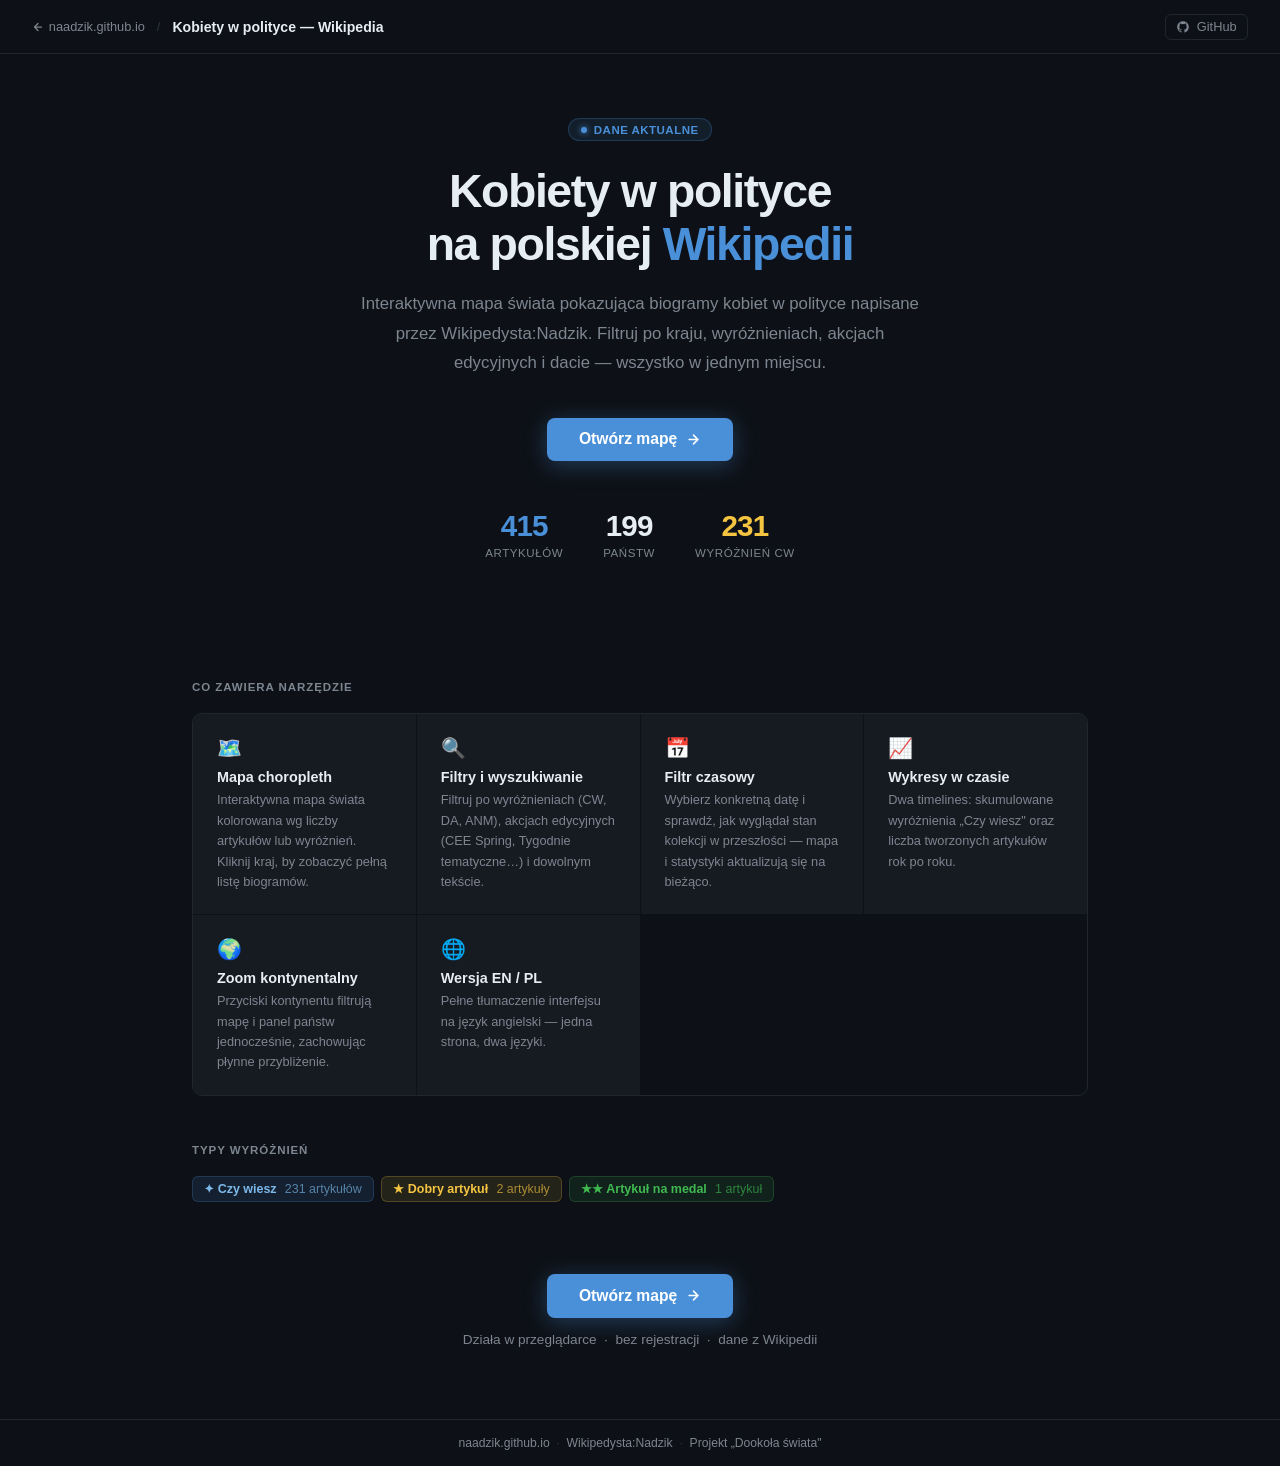
==== index.html @ 9ba3f6b6 "Starting something" ====
<!DOCTYPE html>
<html lang="pl">
<head>
  <meta charset="UTF-8">
  <meta name="viewport" content="width=device-width, initial-scale=1.0">
  <title>Kobiety w polityce — Wikipedia</title>
  <meta name="description" content="Interaktywna mapa biogramów kobiet w polityce na polskojęzycznej Wikipedii. Filtruj po kraju, wyróżnieniach i akcjach edycyjnych.">
  <style>
    *, *::before, *::after { box-sizing: border-box; margin: 0; padding: 0; }

    :root {
      --bg:      #0d1117;
      --surface: #161b22;
      --border:  #21262d;
      --text:    #e6edf3;
      --muted:   #7d8590;
      --dim:     #30363d;
      --blue:    #4a90d9;
      --blue-glow: rgba(74,144,217,.35);
      --gold:    #f5c542;
      --green:   #3fb950;
    }

    html { scroll-behavior: smooth; }

    body {
      font-family: -apple-system, BlinkMacSystemFont, 'Segoe UI', sans-serif;
      background: var(--bg);
      color: var(--text);
      min-height: 100vh;
      display: grid;
      grid-template-rows: auto 1fr auto;
    }

    /* ── Nav ── */
    nav {
      border-bottom: 1px solid var(--border);
      padding: .85rem 2rem;
      display: flex;
      align-items: center;
      gap: .75rem;
    }
    .nav-back {
      font-size: .8rem;
      color: var(--muted);
      text-decoration: none;
      display: flex;
      align-items: center;
      gap: .3rem;
      transition: color .15s;
    }
    .nav-back:hover { color: var(--text); }
    .nav-sep { color: var(--dim); font-size: .8rem; }
    .nav-title {
      font-size: .88rem;
      font-weight: 600;
      color: var(--text);
    }
    nav a.gh {
      margin-left: auto;
      display: flex; align-items: center; gap: .4rem;
      font-size: .8rem; color: var(--muted);
      text-decoration: none;
      border: 1px solid var(--border);
      border-radius: 6px; padding: .28rem .65rem;
      transition: color .15s, border-color .15s;
    }
    nav a.gh:hover { color: var(--text); border-color: var(--muted); }

    /* ── Hero ── */
    .hero {
      padding: 4rem 2rem 3rem;
      max-width: 760px;
      margin: 0 auto;
      width: 100%;
      text-align: center;
    }

    .badge {
      display: inline-flex; align-items: center; gap: .4rem;
      background: rgba(74,144,217,.1);
      border: 1px solid rgba(74,144,217,.25);
      border-radius: 100px;
      padding: .28rem .8rem;
      font-size: .72rem; color: var(--blue); font-weight: 600;
      letter-spacing: .04em; text-transform: uppercase;
      margin-bottom: 1.5rem;
    }
    .badge::before {
      content: '';
      width: 6px; height: 6px; border-radius: 50%;
      background: var(--blue);
      box-shadow: 0 0 6px var(--blue);
      animation: blink 2.5s ease-in-out infinite;
    }
    @keyframes blink {
      0%, 100% { opacity: 1; }
      50%       { opacity: .3; }
    }

    h1 {
      font-size: clamp(1.9rem, 4.5vw, 2.9rem);
      font-weight: 800;
      letter-spacing: -.03em;
      line-height: 1.15;
      margin-bottom: 1.1rem;
    }
    h1 em { font-style: normal; color: var(--blue); }

    .lead {
      font-size: clamp(.9rem, 2vw, 1.05rem);
      color: var(--muted);
      line-height: 1.75;
      max-width: 560px;
      margin: 0 auto 2.5rem;
    }

    .btn-primary {
      display: inline-flex; align-items: center; gap: .55rem;
      background: var(--blue);
      color: #fff; font-weight: 700; font-size: .98rem;
      padding: .8rem 2rem; border-radius: 8px;
      text-decoration: none;
      box-shadow: 0 4px 22px var(--blue-glow);
      transition: background .15s, transform .1s, box-shadow .15s;
    }
    .btn-primary:hover {
      background: #5a9fe0;
      transform: translateY(-2px);
      box-shadow: 0 6px 28px var(--blue-glow);
    }
    .btn-primary:active { transform: translateY(0); }

    /* ── Stats row ── */
    .stats {
      display: flex;
      flex-wrap: wrap;
      justify-content: center;
      gap: 2.5rem;
      margin: 3rem auto 0;
      max-width: 600px;
    }
    .stat-item { text-align: center; }
    .stat-value {
      font-size: 1.85rem;
      font-weight: 800;
      letter-spacing: -.03em;
      color: var(--text);
      display: block;
    }
    .stat-value.blue { color: var(--blue); }
    .stat-value.gold { color: var(--gold); }
    .stat-label {
      font-size: .72rem;
      color: var(--muted);
      margin-top: .2rem;
      text-transform: uppercase;
      letter-spacing: .05em;
    }

    /* ── Features ── */
    .features-section {
      max-width: 960px;
      margin: 4.5rem auto 0;
      padding: 0 2rem;
      width: 100%;
    }
    .section-label {
      font-size: .72rem;
      font-weight: 700;
      color: var(--muted);
      text-transform: uppercase;
      letter-spacing: .08em;
      margin-bottom: 1.25rem;
    }

    .features {
      display: grid;
      grid-template-columns: repeat(auto-fill, minmax(210px, 1fr));
      gap: 1px;
      border: 1px solid var(--border);
      border-radius: 10px;
      overflow: hidden;
    }
    .feature {
      background: var(--surface);
      padding: 1.35rem 1.5rem;
    }
    .feature-icon { font-size: 1.25rem; margin-bottom: .6rem; display: block; }
    .feature h3 { font-size: .9rem; font-weight: 700; margin-bottom: .3rem; }
    .feature p  { font-size: .8rem; color: var(--muted); line-height: 1.6; }

    /* ── Awards strip ── */
    .awards-section {
      max-width: 960px;
      margin: 3rem auto 0;
      padding: 0 2rem;
      width: 100%;
    }
    .awards-grid {
      display: flex;
      flex-wrap: wrap;
      gap: .45rem;
      margin-top: .75rem;
    }
    .award-chip {
      font-size: .78rem;
      font-weight: 600;
      border-radius: 6px;
      padding: .3rem .7rem;
    }
    .award-chip.cw  { background: rgba(74,144,217,.12); color: #7db8ea; border: 1px solid rgba(74,144,217,.22); }
    .award-chip.da  { background: rgba(245,197,66,.1);  color: #f5c542; border: 1px solid rgba(245,197,66,.22); }
    .award-chip.anm { background: rgba(63,185,80,.1);   color: #3fb950; border: 1px solid rgba(63,185,80,.22); }
    .award-chip .count {
      opacity: .65;
      font-weight: 400;
      margin-left: .3rem;
    }

    /* ── Bottom CTA ── */
    .bottom-cta {
      text-align: center;
      padding: 4.5rem 2rem;
    }
    .bottom-cta p {
      font-size: .85rem;
      color: var(--muted);
      margin-top: .9rem;
    }

    /* ── Footer ── */
    footer {
      border-top: 1px solid var(--border);
      padding: 1rem 2rem;
      font-size: .76rem;
      color: var(--dim);
      text-align: center;
    }
    footer a { color: var(--muted); text-decoration: none; }
    footer a:hover { text-decoration: underline; }
  </style>
</head>
<body>

<nav>
  <a class="nav-back" href="https://naadzik.github.io/">
    <svg width="12" height="12" viewBox="0 0 24 24" fill="none" stroke="currentColor" stroke-width="2.5" stroke-linecap="round">
      <path d="M19 12H5M12 5l-7 7 7 7"/>
    </svg>
    naadzik.github.io
  </a>
  <span class="nav-sep">/</span>
  <span class="nav-title">Kobiety w polityce — Wikipedia</span>
  <a class="gh" href="https://github.com/Naadzik/wiki-women" target="_blank" rel="noopener">
    <svg width="14" height="14" viewBox="0 0 24 24" fill="currentColor">
      <path d="M12 2C6.477 2 2 6.477 2 12c0 4.418 2.865 8.167 6.839 9.49.5.092.682-.217.682-.482
               0-.237-.009-.868-.014-1.703-2.782.605-3.369-1.34-3.369-1.34-.454-1.154-1.11-1.462-1.11-1.462
               -.908-.62.069-.608.069-.608 1.003.07 1.531 1.03 1.531 1.03.892 1.529 2.341 1.087 2.91.831
               .091-.646.35-1.087.636-1.337-2.22-.253-4.555-1.11-4.555-4.943 0-1.091.39-1.984 1.029-2.683
               -.103-.253-.446-1.27.098-2.647 0 0 .84-.269 2.75 1.025A9.578 9.578 0 0 1 12 6.836a9.59 9.59 0 0 1
               2.504.337c1.909-1.294 2.747-1.025 2.747-1.025.546 1.377.202 2.394.1 2.647.64.699 1.028
               1.592 1.028 2.683 0 3.842-2.339 4.687-4.566 4.935.359.309.678.919.678 1.852 0 1.336-.012
               2.415-.012 2.743 0 .267.18.578.688.48C19.138 20.163 22 16.418 22 12c0-5.523-4.477-10-10-10z"/>
    </svg>
    GitHub
  </a>
</nav>

<main>

  <section class="hero">
    <span class="badge">Dane aktualne</span>
    <h1>Kobiety w polityce<br>na polskiej <em>Wikipedii</em></h1>
    <p class="lead">
      Interaktywna mapa świata pokazująca biogramy kobiet w polityce
      napisane przez Wikipedysta:Nadzik. Filtruj po kraju, wyróżnieniach,
      akcjach edycyjnych i dacie — wszystko w jednym miejscu.
    </p>
    <a class="btn-primary" href="app.html">
      Otwórz mapę
      <svg width="15" height="15" viewBox="0 0 24 24" fill="none" stroke="currentColor" stroke-width="2.5" stroke-linecap="round">
        <path d="M5 12h14M12 5l7 7-7 7"/>
      </svg>
    </a>

    <div class="stats">
      <div class="stat-item">
        <span class="stat-value blue">415</span>
        <span class="stat-label">Artykułów</span>
      </div>
      <div class="stat-item">
        <span class="stat-value">199</span>
        <span class="stat-label">Państw</span>
      </div>
      <div class="stat-item">
        <span class="stat-value gold">231</span>
        <span class="stat-label">Wyróżnień CW</span>
      </div>
    </div>
  </section>

  <section class="features-section">
    <p class="section-label">Co zawiera narzędzie</p>
    <div class="features">
      <div class="feature">
        <span class="feature-icon">🗺️</span>
        <h3>Mapa choropleth</h3>
        <p>Interaktywna mapa świata kolorowana wg liczby artykułów lub wyróżnień. Kliknij kraj, by zobaczyć pełną listę biogramów.</p>
      </div>
      <div class="feature">
        <span class="feature-icon">🔍</span>
        <h3>Filtry i wyszukiwanie</h3>
        <p>Filtruj po wyróżnieniach (CW, DA, ANM), akcjach edycyjnych (CEE Spring, Tygodnie tematyczne…) i dowolnym tekście.</p>
      </div>
      <div class="feature">
        <span class="feature-icon">📅</span>
        <h3>Filtr czasowy</h3>
        <p>Wybierz konkretną datę i sprawdź, jak wyglądał stan kolekcji w przeszłości — mapa i statystyki aktualizują się na bieżąco.</p>
      </div>
      <div class="feature">
        <span class="feature-icon">📈</span>
        <h3>Wykresy w czasie</h3>
        <p>Dwa timelines: skumulowane wyróżnienia „Czy wiesz" oraz liczba tworzonych artykułów rok po roku.</p>
      </div>
      <div class="feature">
        <span class="feature-icon">🌍</span>
        <h3>Zoom kontynentalny</h3>
        <p>Przyciski kontynentu filtrują mapę i panel państw jednocześnie, zachowując płynne przybliżenie.</p>
      </div>
      <div class="feature">
        <span class="feature-icon">🌐</span>
        <h3>Wersja EN / PL</h3>
        <p>Pełne tłumaczenie interfejsu na język angielski — jedna strona, dwa języki.</p>
      </div>
    </div>
  </section>

  <section class="awards-section">
    <p class="section-label">Typy wyróżnień</p>
    <div class="awards-grid">
      <span class="award-chip cw">✦ Czy wiesz <span class="count">231 artykułów</span></span>
      <span class="award-chip da">★ Dobry artykuł <span class="count">2 artykuły</span></span>
      <span class="award-chip anm">★★ Artykuł na medal <span class="count">1 artykuł</span></span>
    </div>
  </section>

  <div class="bottom-cta">
    <a class="btn-primary" href="app.html">
      Otwórz mapę
      <svg width="15" height="15" viewBox="0 0 24 24" fill="none" stroke="currentColor" stroke-width="2.5" stroke-linecap="round">
        <path d="M5 12h14M12 5l7 7-7 7"/>
      </svg>
    </a>
    <p>Działa w przeglądarce &nbsp;·&nbsp; bez rejestracji &nbsp;·&nbsp; dane z Wikipedii</p>
  </div>

</main>

<footer>
  <a href="https://naadzik.github.io/">naadzik.github.io</a>
  &nbsp;·&nbsp;
  <a href="https://pl.wikipedia.org/wiki/Wikipedysta:Nadzik" target="_blank" rel="noopener">Wikipedysta:Nadzik</a>
  &nbsp;·&nbsp;
  <a href="https://meta.wikimedia.org/wiki/Grants:Project/Nadzik/Kobiety_w_polityce" target="_blank" rel="noopener">Projekt „Dookoła świata"</a>
</footer>

</body>
</html>
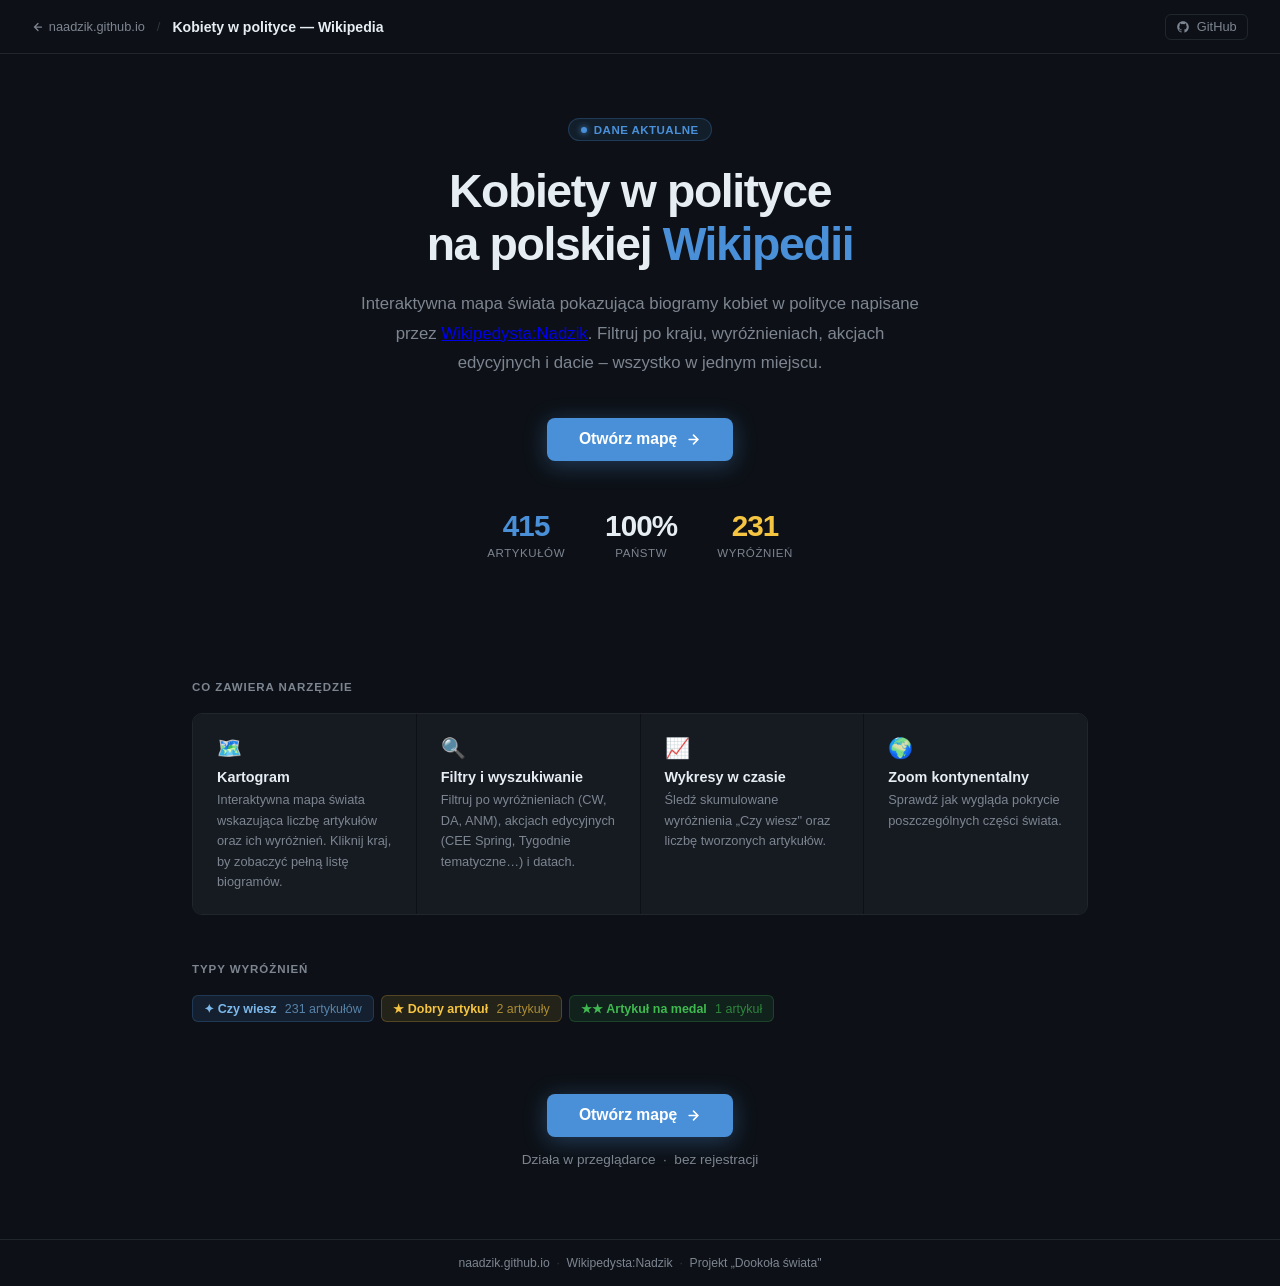
==== commit 578071b6: "Wstępne poprawki strony" ====
--- a/index.html
+++ b/index.html
@@ -4,7 +4,7 @@
   <meta charset="UTF-8">
   <meta name="viewport" content="width=device-width, initial-scale=1.0">
   <title>Kobiety w polityce — Wikipedia</title>
-  <meta name="description" content="Interaktywna mapa biogramów kobiet w polityce na polskojęzycznej Wikipedii. Filtruj po kraju, wyróżnieniach i akcjach edycyjnych.">
+  <meta name="description" content="Interaktywna mapa biogramów kobiet-polityczek z każdego kraju świata na polskojęzycznej Wikipedii.">
   <style>
     *, *::before, *::after { box-sizing: border-box; margin: 0; padding: 0; }
 
@@ -252,7 +252,7 @@
   </a>
   <span class="nav-sep">/</span>
   <span class="nav-title">Kobiety w polityce — Wikipedia</span>
-  <a class="gh" href="https://github.com/Naadzik/wiki-women" target="_blank" rel="noopener">
+  <a class="gh" href="https://github.com/Naadzik" target="_blank" rel="noopener">
     <svg width="14" height="14" viewBox="0 0 24 24" fill="currentColor">
       <path d="M12 2C6.477 2 2 6.477 2 12c0 4.418 2.865 8.167 6.839 9.49.5.092.682-.217.682-.482
                0-.237-.009-.868-.014-1.703-2.782.605-3.369-1.34-3.369-1.34-.454-1.154-1.11-1.462-1.11-1.462
@@ -274,8 +274,8 @@
     <h1>Kobiety w polityce<br>na polskiej <em>Wikipedii</em></h1>
     <p class="lead">
       Interaktywna mapa świata pokazująca biogramy kobiet w polityce
-      napisane przez Wikipedysta:Nadzik. Filtruj po kraju, wyróżnieniach,
-      akcjach edycyjnych i dacie — wszystko w jednym miejscu.
+      napisane przez  <a href="https://pl.wikipedia.org/wiki/Wikipedysta:Nadzik" target="_blank" rel="noopener">Wikipedysta:Nadzik</a>. Filtruj po kraju, wyróżnieniach,
+      akcjach edycyjnych i dacie – wszystko w jednym miejscu.
     </p>
     <a class="btn-primary" href="app.html">
       Otwórz mapę
@@ -290,12 +290,12 @@
         <span class="stat-label">Artykułów</span>
       </div>
       <div class="stat-item">
-        <span class="stat-value">199</span>
+        <span class="stat-value">100%</span>
         <span class="stat-label">Państw</span>
       </div>
       <div class="stat-item">
         <span class="stat-value gold">231</span>
-        <span class="stat-label">Wyróżnień CW</span>
+        <span class="stat-label">Wyróżnień</span>
       </div>
     </div>
   </section>
@@ -305,33 +305,23 @@
     <div class="features">
       <div class="feature">
         <span class="feature-icon">🗺️</span>
-        <h3>Mapa choropleth</h3>
-        <p>Interaktywna mapa świata kolorowana wg liczby artykułów lub wyróżnień. Kliknij kraj, by zobaczyć pełną listę biogramów.</p>
+        <h3>Kartogram</h3>
+        <p>Interaktywna mapa świata wskazująca liczbę artykułów oraz ich wyróżnień. Kliknij kraj, by zobaczyć pełną listę biogramów.</p>
       </div>
       <div class="feature">
         <span class="feature-icon">🔍</span>
         <h3>Filtry i wyszukiwanie</h3>
-        <p>Filtruj po wyróżnieniach (CW, DA, ANM), akcjach edycyjnych (CEE Spring, Tygodnie tematyczne…) i dowolnym tekście.</p>
-      </div>
-      <div class="feature">
-        <span class="feature-icon">📅</span>
-        <h3>Filtr czasowy</h3>
-        <p>Wybierz konkretną datę i sprawdź, jak wyglądał stan kolekcji w przeszłości — mapa i statystyki aktualizują się na bieżąco.</p>
+        <p>Filtruj po wyróżnieniach (CW, DA, ANM), akcjach edycyjnych (CEE Spring, Tygodnie tematyczne…) i datach.</p>
       </div>
       <div class="feature">
         <span class="feature-icon">📈</span>
         <h3>Wykresy w czasie</h3>
-        <p>Dwa timelines: skumulowane wyróżnienia „Czy wiesz" oraz liczba tworzonych artykułów rok po roku.</p>
+        <p>Śledź skumulowane wyróżnienia „Czy wiesz" oraz liczbę tworzonych artykułów.</p>
       </div>
       <div class="feature">
         <span class="feature-icon">🌍</span>
         <h3>Zoom kontynentalny</h3>
-        <p>Przyciski kontynentu filtrują mapę i panel państw jednocześnie, zachowując płynne przybliżenie.</p>
-      </div>
-      <div class="feature">
-        <span class="feature-icon">🌐</span>
-        <h3>Wersja EN / PL</h3>
-        <p>Pełne tłumaczenie interfejsu na język angielski — jedna strona, dwa języki.</p>
+        <p>Sprawdź jak wygląda pokrycie poszczególnych części świata.</p>
       </div>
     </div>
   </section>
@@ -352,7 +342,7 @@
         <path d="M5 12h14M12 5l7 7-7 7"/>
       </svg>
     </a>
-    <p>Działa w przeglądarce &nbsp;·&nbsp; bez rejestracji &nbsp;·&nbsp; dane z Wikipedii</p>
+    <p>Działa w przeglądarce &nbsp;·&nbsp; bez rejestracji</p>
   </div>
 
 </main>
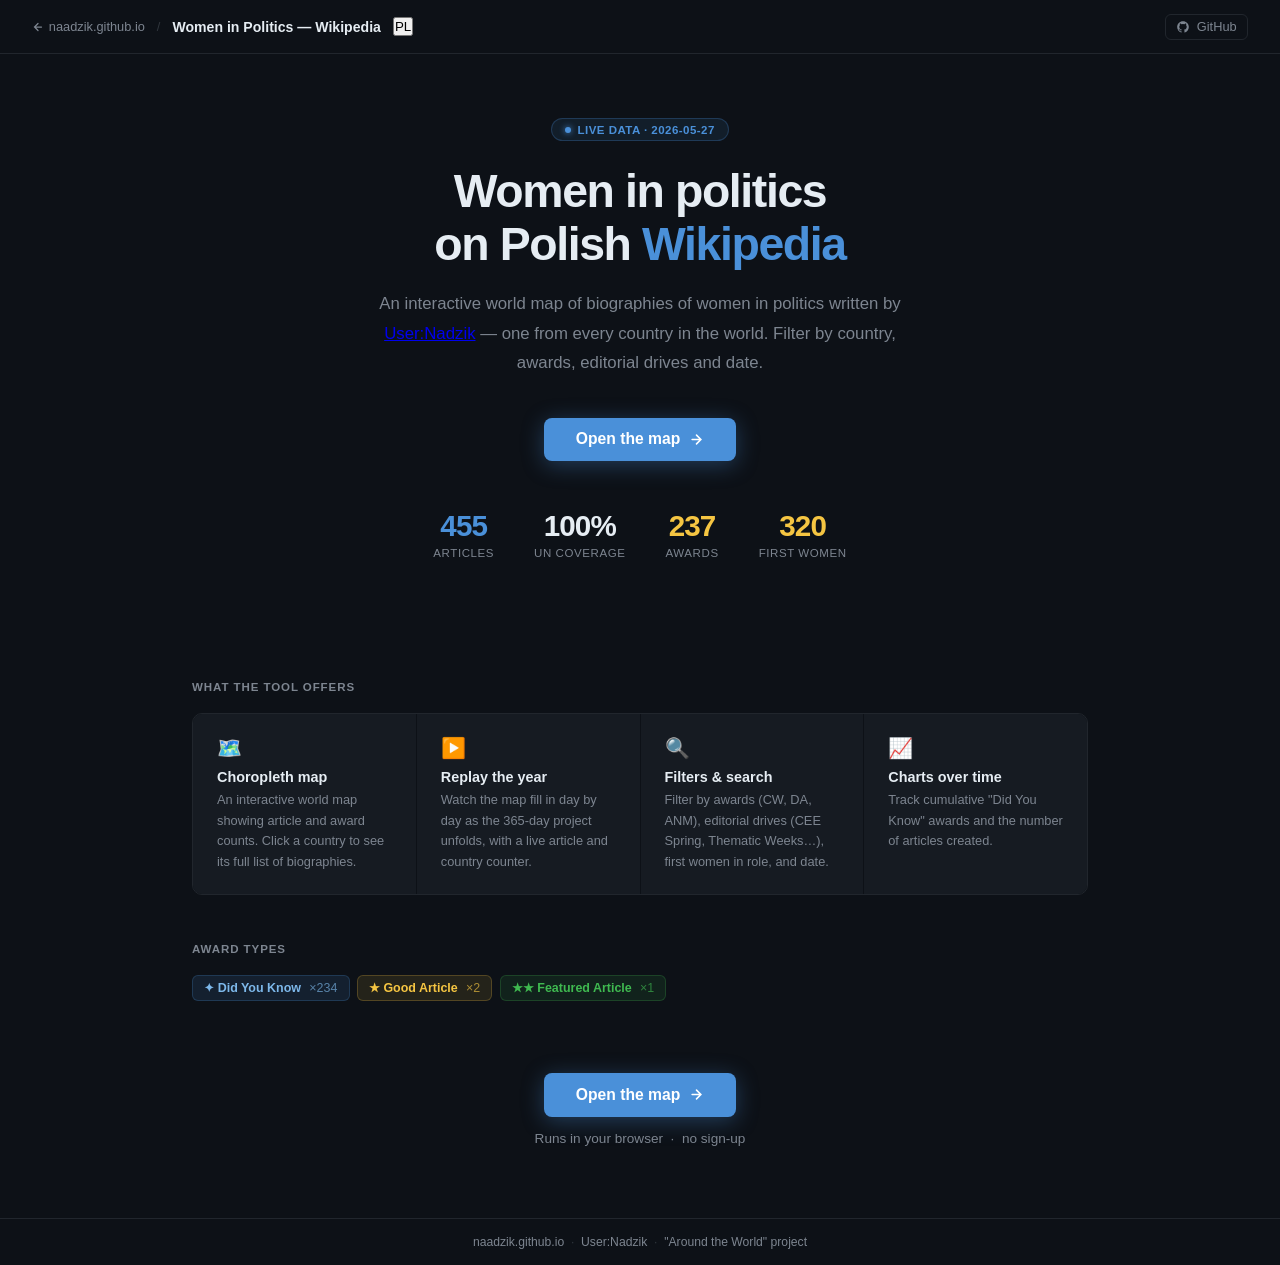
==== commit 803ac894: "Implement pre-talk presentation features for Wikimania 2026 Ship the recommended scope from PROPOSAL" ====
--- a/index.html
+++ b/index.html
@@ -1,10 +1,14 @@
 <!DOCTYPE html>
-<html lang="pl">
+<html lang="en">
 <head>
   <meta charset="UTF-8">
   <meta name="viewport" content="width=device-width, initial-scale=1.0">
-  <title>Kobiety w polityce — Wikipedia</title>
-  <meta name="description" content="Interaktywna mapa biogramów kobiet-polityczek z każdego kraju świata na polskojęzycznej Wikipedii.">
+  <title>Women in Politics — Wikipedia</title>
+  <meta name="description" content="Interactive world map of biographies of women in politics — one from every country in the world — on Polish Wikipedia.">
+  <link rel="icon" href="data:image/svg+xml,%3Csvg xmlns='http://www.w3.org/2000/svg' viewBox='0 0 100 100'%3E%3Ctext y='.9em' font-size='90'%3E%F0%9F%97%BA%EF%B8%8F%3C/text%3E%3C/svg%3E">
+  <meta property="og:title" content="Women in Politics — Polish Wikipedia">
+  <meta property="og:description" content="An interactive world map: a biography of a woman in politics from every country in the world.">
+  <meta property="og:type" content="website">
   <style>
     *, *::before, *::after { box-sizing: border-box; margin: 0; padding: 0; }
 
@@ -251,7 +255,8 @@
     naadzik.github.io
   </a>
   <span class="nav-sep">/</span>
-  <span class="nav-title">Kobiety w polityce — Wikipedia</span>
+  <span class="nav-title" data-i18n="navTitle">Women in Politics — Wikipedia</span>
+  <button class="gh" id="ls-lang" type="button" title="Switch language / Zmień język">PL</button>
   <a class="gh" href="https://github.com/Naadzik" target="_blank" rel="noopener">
     <svg width="14" height="14" viewBox="0 0 24 24" fill="currentColor">
       <path d="M12 2C6.477 2 2 6.477 2 12c0 4.418 2.865 8.167 6.839 9.49.5.092.682-.217.682-.482
@@ -270,15 +275,16 @@
 <main>
 
   <section class="hero">
-    <span class="badge">Dane aktualne</span>
-    <h1>Kobiety w polityce<br>na polskiej <em>Wikipedii</em></h1>
-    <p class="lead">
-      Interaktywna mapa świata pokazująca biogramy kobiet w polityce
-      napisane przez  <a href="https://pl.wikipedia.org/wiki/Wikipedysta:Nadzik" target="_blank" rel="noopener">Wikipedysta:Nadzik</a>. Filtruj po kraju, wyróżnieniach,
-      akcjach edycyjnych i dacie – wszystko w jednym miejscu.
+    <span class="badge" id="ls-badge" data-i18n="badge">Live data</span>
+    <h1 data-i18n-html="heroTitle">Women in politics<br>on Polish <em>Wikipedia</em></h1>
+    <p class="lead" data-i18n-html="lead">
+      An interactive world map of biographies of women in politics written by
+      <a href="https://meta.wikimedia.org/wiki/User:Nadzik" target="_blank" rel="noopener">User:Nadzik</a> —
+      one from every country in the world. Filter by country, awards, editorial
+      drives and date.
     </p>
-    <a class="btn-primary" href="app.html">
-      Otwórz mapę
+    <a class="btn-primary ls-open" href="app.html">
+      <span data-i18n="openMap">Open the map</span>
       <svg width="15" height="15" viewBox="0 0 24 24" fill="none" stroke="currentColor" stroke-width="2.5" stroke-linecap="round">
         <path d="M5 12h14M12 5l7 7-7 7"/>
       </svg>
@@ -286,63 +292,67 @@
 
     <div class="stats">
       <div class="stat-item">
-        <span class="stat-value blue">415</span>
-        <span class="stat-label">Artykułów</span>
+        <span class="stat-value blue" id="ls-articles">–</span>
+        <span class="stat-label" data-i18n="stArticles">Articles</span>
       </div>
       <div class="stat-item">
-        <span class="stat-value">100%</span>
-        <span class="stat-label">Państw</span>
+        <span class="stat-value" id="ls-coverage">–</span>
+        <span class="stat-label" data-i18n="stCoverage">UN coverage</span>
       </div>
       <div class="stat-item">
-        <span class="stat-value gold">231</span>
-        <span class="stat-label">Wyróżnień</span>
+        <span class="stat-value gold" id="ls-awards">–</span>
+        <span class="stat-label" data-i18n="stAwards">Awards</span>
+      </div>
+      <div class="stat-item">
+        <span class="stat-value" id="ls-firstwomen" style="color:var(--gold)">–</span>
+        <span class="stat-label" data-i18n="stFirstWomen">First women</span>
       </div>
     </div>
   </section>
 
   <section class="features-section">
-    <p class="section-label">Co zawiera narzędzie</p>
+    <p class="section-label" data-i18n="featuresLabel">What the tool offers</p>
     <div class="features">
       <div class="feature">
         <span class="feature-icon">🗺️</span>
-        <h3>Kartogram</h3>
-        <p>Interaktywna mapa świata wskazująca liczbę artykułów oraz ich wyróżnień. Kliknij kraj, by zobaczyć pełną listę biogramów.</p>
+        <h3 data-i18n="f1title">Choropleth map</h3>
+        <p data-i18n="f1body">An interactive world map showing article and award counts. Click a country to see its full list of biographies.</p>
+      </div>
+      <div class="feature">
+        <span class="feature-icon">▶️</span>
+        <h3 data-i18n="f2title">Replay the year</h3>
+        <p data-i18n="f2body">Watch the map fill in day by day as the 365-day project unfolds, with a live article and country counter.</p>
       </div>
       <div class="feature">
         <span class="feature-icon">🔍</span>
-        <h3>Filtry i wyszukiwanie</h3>
-        <p>Filtruj po wyróżnieniach (CW, DA, ANM), akcjach edycyjnych (CEE Spring, Tygodnie tematyczne…) i datach.</p>
+        <h3 data-i18n="f3title">Filters &amp; search</h3>
+        <p data-i18n="f3body">Filter by awards (CW, DA, ANM), editorial drives (CEE Spring, Thematic Weeks…), first women in role, and date.</p>
       </div>
       <div class="feature">
         <span class="feature-icon">📈</span>
-        <h3>Wykresy w czasie</h3>
-        <p>Śledź skumulowane wyróżnienia „Czy wiesz" oraz liczbę tworzonych artykułów.</p>
-      </div>
-      <div class="feature">
-        <span class="feature-icon">🌍</span>
-        <h3>Zoom kontynentalny</h3>
-        <p>Sprawdź jak wygląda pokrycie poszczególnych części świata.</p>
+        <h3 data-i18n="f4title">Charts over time</h3>
+        <p data-i18n="f4body">Track cumulative "Did You Know" awards and the number of articles created.</p>
       </div>
     </div>
   </section>
 
   <section class="awards-section">
-    <p class="section-label">Typy wyróżnień</p>
+    <p class="section-label" data-i18n="awardsLabel">Award types</p>
     <div class="awards-grid">
-      <span class="award-chip cw">✦ Czy wiesz <span class="count">231 artykułów</span></span>
-      <span class="award-chip da">★ Dobry artykuł <span class="count">2 artykuły</span></span>
-      <span class="award-chip anm">★★ Artykuł na medal <span class="count">1 artykuł</span></span>
+      <span class="award-chip cw">✦ <span data-i18n="awCw">Did You Know</span> <span class="count" id="ls-cw">–</span></span>
+      <span class="award-chip da">★ <span data-i18n="awDa">Good Article</span> <span class="count" id="ls-da">–</span></span>
+      <span class="award-chip anm">★★ <span data-i18n="awAnm">Featured Article</span> <span class="count" id="ls-anm">–</span></span>
     </div>
   </section>
 
   <div class="bottom-cta">
-    <a class="btn-primary" href="app.html">
-      Otwórz mapę
+    <a class="btn-primary ls-open" href="app.html">
+      <span data-i18n="openMap">Open the map</span>
       <svg width="15" height="15" viewBox="0 0 24 24" fill="none" stroke="currentColor" stroke-width="2.5" stroke-linecap="round">
         <path d="M5 12h14M12 5l7 7-7 7"/>
       </svg>
     </a>
-    <p>Działa w przeglądarce &nbsp;·&nbsp; bez rejestracji</p>
+    <p data-i18n="ctaNote">Runs in your browser &nbsp;·&nbsp; no sign-up</p>
   </div>
 
 </main>
@@ -350,10 +360,104 @@
 <footer>
   <a href="https://naadzik.github.io/">naadzik.github.io</a>
   &nbsp;·&nbsp;
-  <a href="https://pl.wikipedia.org/wiki/Wikipedysta:Nadzik" target="_blank" rel="noopener">Wikipedysta:Nadzik</a>
+  <a href="https://pl.wikipedia.org/wiki/Wikipedysta:Nadzik" target="_blank" rel="noopener" data-i18n="footUser">User:Nadzik</a>
   &nbsp;·&nbsp;
-  <a href="https://meta.wikimedia.org/wiki/Grants:Project/Nadzik/Kobiety_w_polityce" target="_blank" rel="noopener">Projekt „Dookoła świata"</a>
+  <a href="https://meta.wikimedia.org/wiki/Grants:Project/Nadzik/Kobiety_w_polityce" target="_blank" rel="noopener" data-i18n="footProject">"Around the World" project</a>
 </footer>
+
+<script>
+  const I18N = {
+    en: {
+      navTitle: 'Women in Politics — Wikipedia',
+      badge: 'Live data',
+      heroTitle: 'Women in politics<br>on Polish <em>Wikipedia</em>',
+      lead: 'An interactive world map of biographies of women in politics written by <a href="https://meta.wikimedia.org/wiki/User:Nadzik" target="_blank" rel="noopener">User:Nadzik</a> — one from every country in the world. Filter by country, awards, editorial drives and date.',
+      openMap: 'Open the map',
+      stArticles: 'Articles', stCoverage: 'UN coverage', stAwards: 'Awards', stFirstWomen: 'First women',
+      featuresLabel: 'What the tool offers',
+      f1title: 'Choropleth map', f1body: 'An interactive world map showing article and award counts. Click a country to see its full list of biographies.',
+      f2title: 'Replay the year', f2body: 'Watch the map fill in day by day as the 365-day project unfolds, with a live article and country counter.',
+      f3title: 'Filters & search', f3body: 'Filter by awards (CW, DA, ANM), editorial drives (CEE Spring, Thematic Weeks…), first women in role, and date.',
+      f4title: 'Charts over time', f4body: 'Track cumulative "Did You Know" awards and the number of articles created.',
+      awardsLabel: 'Award types', awCw: 'Did You Know', awDa: 'Good Article', awAnm: 'Featured Article',
+      ctaNote: 'Runs in your browser  ·  no sign-up',
+      footUser: 'User:Nadzik', footProject: '"Around the World" project',
+      badgeDate: d => 'Live data · ' + d,
+    },
+    pl: {
+      navTitle: 'Kobiety w polityce — Wikipedia',
+      badge: 'Dane aktualne',
+      heroTitle: 'Kobiety w polityce<br>na polskiej <em>Wikipedii</em>',
+      lead: 'Interaktywna mapa świata pokazująca biogramy kobiet w polityce napisane przez <a href="https://pl.wikipedia.org/wiki/Wikipedysta:Nadzik" target="_blank" rel="noopener">Wikipedysta:Nadzik</a> — po jednym z każdego kraju świata. Filtruj po kraju, wyróżnieniach, akcjach edycyjnych i dacie.',
+      openMap: 'Otwórz mapę',
+      stArticles: 'Artykułów', stCoverage: 'Pokrycie ONZ', stAwards: 'Wyróżnień', stFirstWomen: 'Pierwsze kobiety',
+      featuresLabel: 'Co zawiera narzędzie',
+      f1title: 'Kartogram', f1body: 'Interaktywna mapa świata wskazująca liczbę artykułów oraz ich wyróżnień. Kliknij kraj, by zobaczyć pełną listę biogramów.',
+      f2title: 'Odtwórz rok', f2body: 'Zobacz, jak mapa wypełnia się dzień po dniu w trakcie 365-dniowego projektu, z licznikiem artykułów i państw.',
+      f3title: 'Filtry i wyszukiwanie', f3body: 'Filtruj po wyróżnieniach (CW, DA, ANM), akcjach edycyjnych (CEE Spring, Tygodnie tematyczne…), pierwszych kobietach i datach.',
+      f4title: 'Wykresy w czasie', f4body: 'Śledź skumulowane wyróżnienia „Czy wiesz" oraz liczbę tworzonych artykułów.',
+      awardsLabel: 'Typy wyróżnień', awCw: 'Czy wiesz', awDa: 'Dobry artykuł', awAnm: 'Artykuł na medal',
+      ctaNote: 'Działa w przeglądarce  ·  bez rejestracji',
+      footUser: 'Wikipedysta:Nadzik', footProject: 'Projekt „Dookoła świata"',
+      badgeDate: d => 'Dane na dzień · ' + d,
+    },
+  };
+
+  const params = new URLSearchParams(location.search);
+  let lang = params.get('lang');
+  if (lang !== 'en' && lang !== 'pl') lang = localStorage.getItem('ww-lang') || 'en';
+  let genDate = '';
+
+  function applyLang() {
+    const dict = I18N[lang];
+    document.documentElement.lang = lang;
+    document.querySelectorAll('[data-i18n]').forEach(el => { el.textContent = dict[el.dataset.i18n] ?? el.textContent; });
+    document.querySelectorAll('[data-i18n-html]').forEach(el => { el.innerHTML = dict[el.dataset.i18nHtml] ?? el.innerHTML; });
+    document.title = dict.navTitle;
+    document.getElementById('ls-lang').textContent = lang === 'en' ? 'PL' : 'EN';
+    // App links carry the language so the map opens in the same locale
+    document.querySelectorAll('.ls-open').forEach(a => { a.href = 'app.html?lang=' + lang; });
+    if (genDate) document.getElementById('ls-badge').textContent = dict.badgeDate(genDate);
+  }
+
+  document.getElementById('ls-lang').addEventListener('click', () => {
+    lang = lang === 'en' ? 'pl' : 'en';
+    localStorage.setItem('ww-lang', lang);
+    applyLang();
+  });
+
+  applyLang();
+
+  // Live stats from the same data file the app uses — never goes stale.
+  fetch('data/wikiwomen.json').then(r => r.json()).then(data => {
+    const titles = new Set();
+    let cw = 0, da = 0, anm = 0, firstWomen = 0;
+    for (const c of [...data.countries, ...data.unrecognized]) {
+      for (const a of c.articles) {
+        if (titles.has(a.title)) continue;
+        titles.add(a.title);
+        for (const w of a.awards) {
+          if (w.type === 'cw') cw++; else if (w.type === 'da') da++; else if (w.type === 'anm') anm++;
+        }
+        if (a.isFirstWoman) firstWomen++;
+      }
+    }
+    const covered = data.countries.filter(c => c.articles.length > 0).length;
+    const coverage = Math.round((covered / 193) * 100);
+
+    const set = (id, v) => { const el = document.getElementById(id); if (el) el.textContent = v; };
+    set('ls-articles', titles.size);
+    set('ls-coverage', coverage + '%');
+    set('ls-awards', cw + da + anm);
+    set('ls-firstwomen', firstWomen);
+    set('ls-cw', '×' + cw);
+    set('ls-da', '×' + da);
+    set('ls-anm', '×' + anm);
+
+    genDate = (data.meta?.generatedAt || '').slice(0, 10);
+    if (genDate) document.getElementById('ls-badge').textContent = I18N[lang].badgeDate(genDate);
+  }).catch(() => { /* keep placeholder dashes if data can't load */ });
+</script>
 
 </body>
 </html>
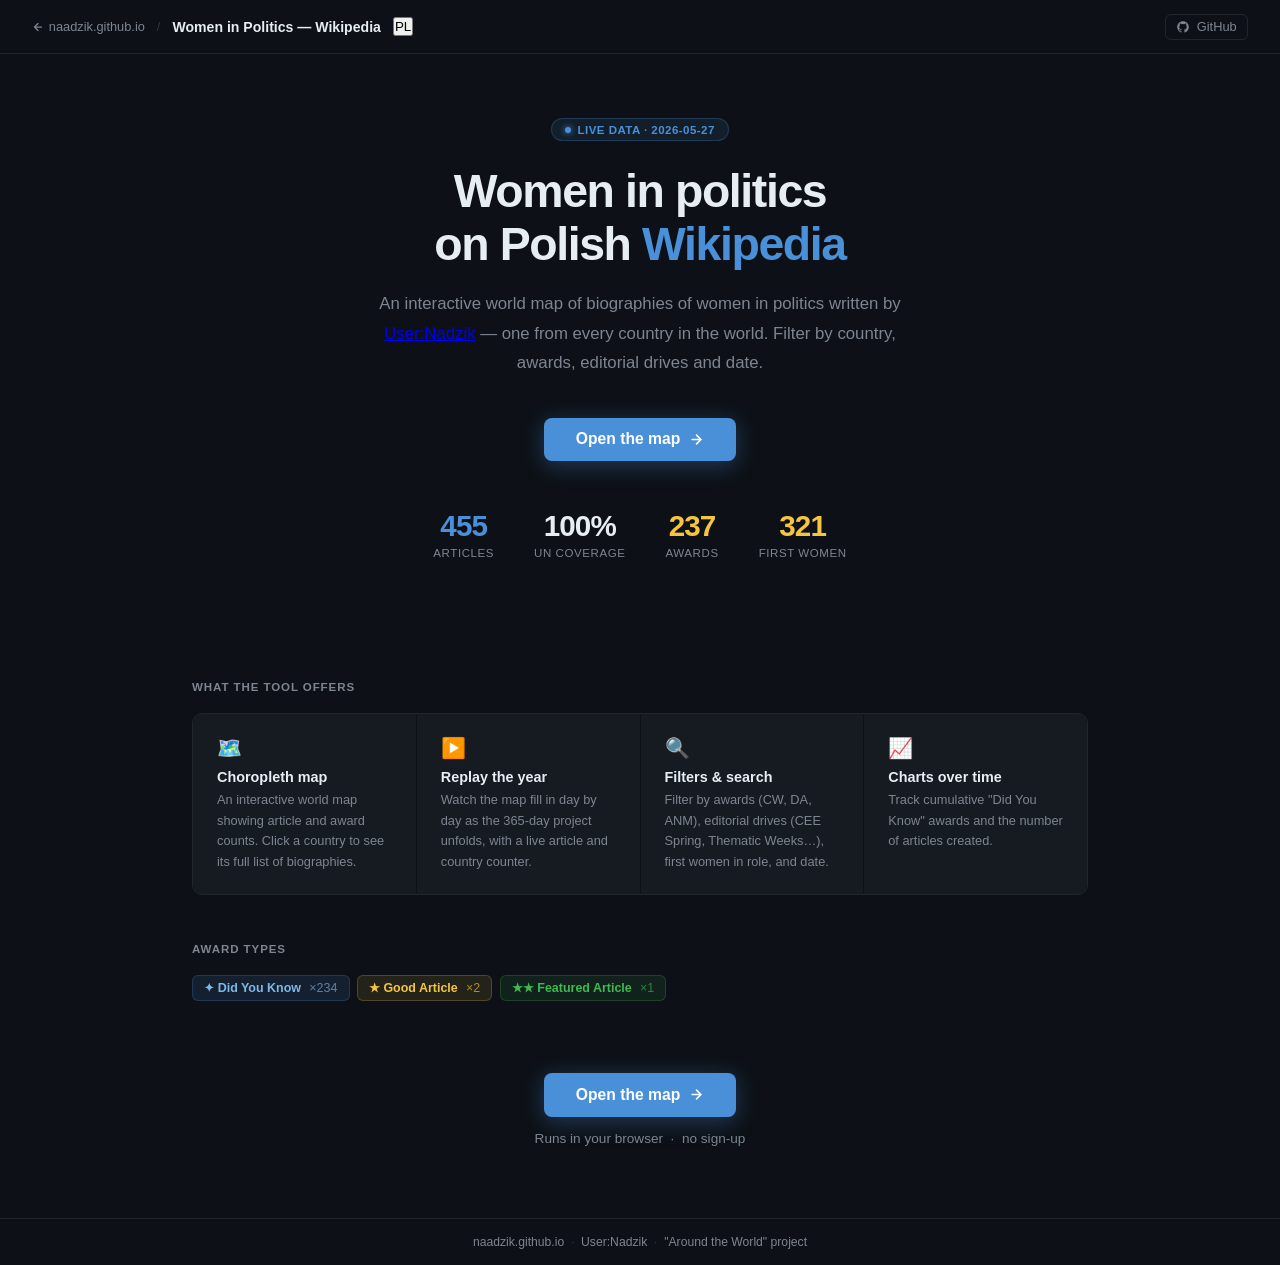
==== commit cdb38446: "Refactor: extract shared utils, dedupe code, fix five latent bugs Deduplication: - New js/utils.js: " ====
--- a/index.html
+++ b/index.html
@@ -431,17 +431,19 @@
   // Live stats from the same data file the app uses — never goes stale.
   fetch('data/wikiwomen.json').then(r => r.json()).then(data => {
     const titles = new Set();
-    let cw = 0, da = 0, anm = 0, firstWomen = 0;
+    const fwTitles = new Set();   // isFirstWoman is country-relative: count if flagged in ANY country
+    let cw = 0, da = 0, anm = 0;
     for (const c of [...data.countries, ...data.unrecognized]) {
       for (const a of c.articles) {
+        if (a.isFirstWoman) fwTitles.add(a.title);
         if (titles.has(a.title)) continue;
         titles.add(a.title);
         for (const w of a.awards) {
           if (w.type === 'cw') cw++; else if (w.type === 'da') da++; else if (w.type === 'anm') anm++;
         }
-        if (a.isFirstWoman) firstWomen++;
       }
     }
+    const firstWomen = fwTitles.size;
     const covered = data.countries.filter(c => c.articles.length > 0).length;
     const coverage = Math.round((covered / 193) * 100);
 
